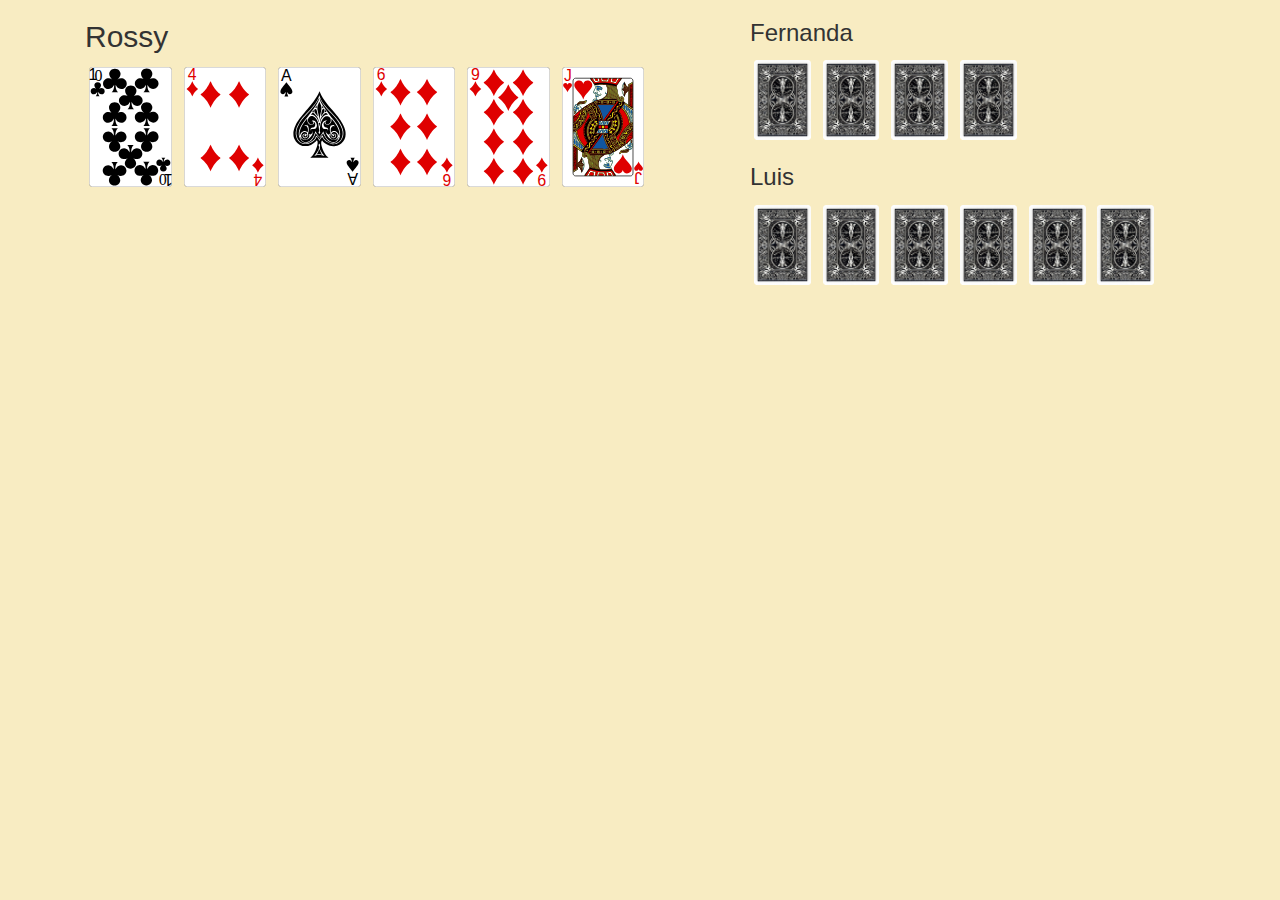
==== Template/play.html @ 65c92ccd "Adding  deck of cards" ====
﻿<!DOCTYPE html>
<html lang="en">
<head>
    <meta charset="utf-8">
    <meta http-equiv="X-UA-Compatible" content="IE=edge">
    <meta name="viewport" content="width=device-width, initial-scale=1">
    <meta name="description" content="">
    <meta name="author" content="">
    <title>Esquina de Reyes</title>
    <!-- Bootstrap Core CSS -->
    <link href="css/bootstrap.min.css" rel="stylesheet">
    <!-- Custom CSS -->
    <style>
        .playerCard {
            height: 120px;
            margin: 4px;
        }

        .oponentCard {
            height: 80px;
            margin: 4px;
        }

        .card:hover {
        }
    </style>
    <!-- HTML5 Shim and Respond.js IE8 support of HTML5 elements and media queries -->
    <!-- WARNING: Respond.js doesn't work if you view the page via file:// -->
    <!--[if lt IE 9]>
        <script src="https://oss.maxcdn.com/libs/html5shiv/3.7.0/html5shiv.js"></script>
        <script src="https://oss.maxcdn.com/libs/respond.js/1.4.2/respond.min.js"></script>
    <![endif]-->

</head>
<body style="background:#F8ECC2">

    <div class="container">
        <div class="col-lg-7">
            <h2>Rossy</h2>
            <img class="playerCard" src="cards/10C.svg" />
            <img class="playerCard" src="cards/4D.svg" />
            <img class="playerCard" src="cards/AS.svg" />
            <img class="playerCard" src="cards/6D.svg" />
            <img class="playerCard" src="cards/9D.svg" />
            <img class="playerCard" src="cards/JH.svg" />
        </div>
        <div class="col-lg-5">
            <div>
                <h3>Fernanda</h3>
                <img class="oponentCard" src="img/card_back.png" />
                <img class="oponentCard" src="img/card_back.png" />
                <img class="oponentCard" src="img/card_back.png" />
                <img class="oponentCard" src="img/card_back.png" />
            </div>
            <div>
                <h3>Luis</h3>
                <img class="oponentCard" src="img/card_back.png" />
                <img class="oponentCard" src="img/card_back.png" />
                <img class="oponentCard" src="img/card_back.png" />
                <img class="oponentCard" src="img/card_back.png" />
                <img class="oponentCard" src="img/card_back.png" />
                <img class="oponentCard" src="img/card_back.png" />
            </div>

        </div>
    </div>
    <!-- /.container -->
    <!-- jQuery Version 1.11.1 -->
    <script src="js/jquery.js"></script>
    <!-- Bootstrap Core JavaScript -->
    <script src="js/bootstrap.min.js"></script>
</body>
</html>
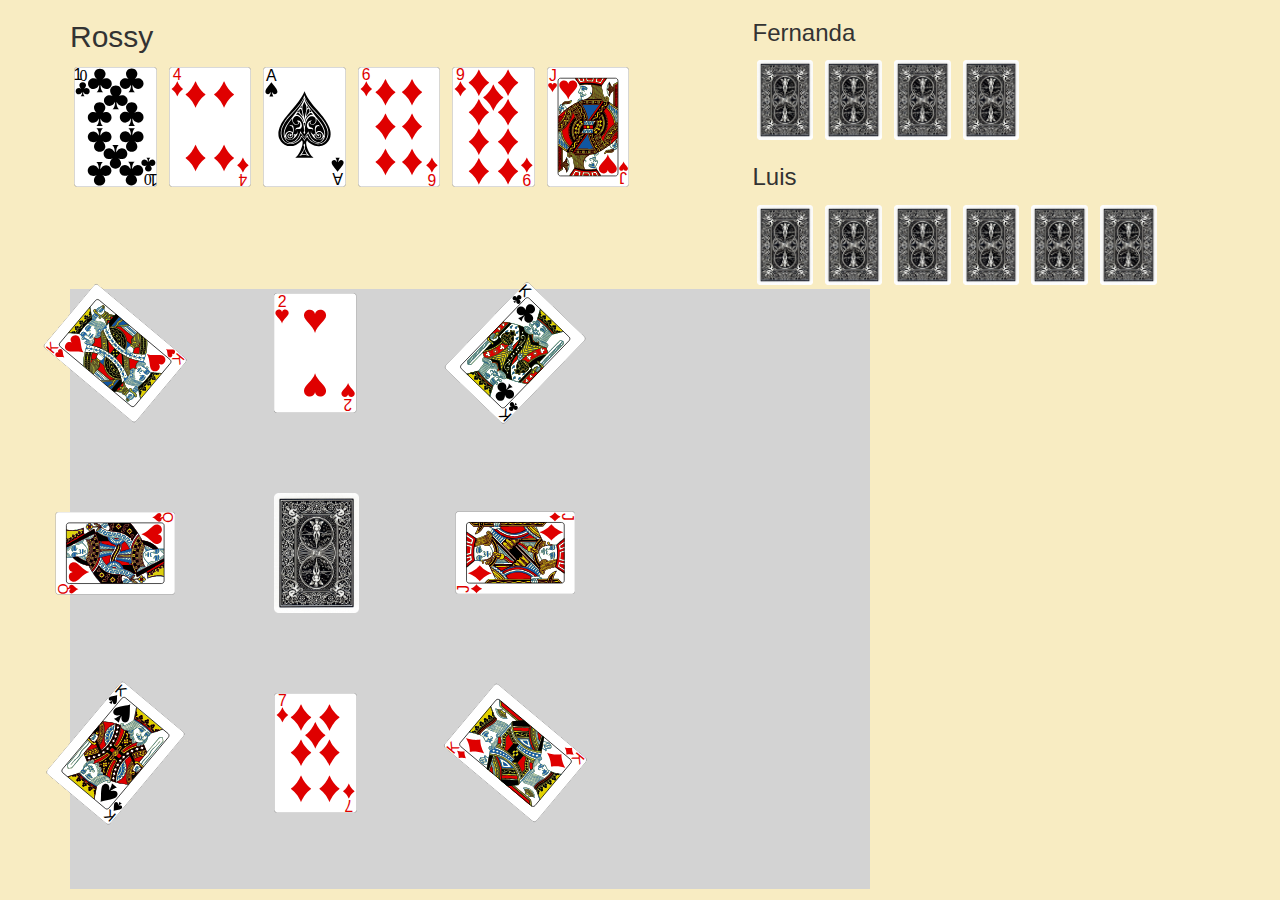
==== commit 2b7c1ef9: "Adding mock layout" ====
--- a/Template/play.html
+++ b/Template/play.html
@@ -21,7 +21,86 @@
             margin: 4px;
         }
 
-        .card:hover {
+        .deckCard {
+            height: 120px;
+            margin: 4px;
+        }
+
+        #NorthWest {
+            position: absolute;
+            left: 0px;
+            top: 0px;
+            -ms-transform: rotate(130deg); /* IE 9 */
+            -webkit-transform: rotate(130deg); /* Chrome, Safari, Opera */
+            transform: rotate(130deg);
+        }
+
+        #North {
+            position: absolute;
+            left: 200px;
+            top: 0px;
+            -ms-transform: rotate(180deg); /* IE 9 */
+            -webkit-transform: rotate(180deg); /* Chrome, Safari, Opera */
+            transform: rotate(180deg);
+        }
+
+        #NorthEast {
+            position: absolute;
+            left: 400px;
+            top: 0px;
+            transform: rotate(224deg);
+            -webkit-transform: rotate(224deg);
+            -moz-transform: rotate(224deg);
+            -o-transform: rotate(224deg);
+            -ms-transform: rotate(224deg);
+        }
+
+        #East {
+            position: absolute;
+            left: 0px;
+            top: 200px;
+            -ms-transform: rotate(90deg); /* IE 9 */
+            -webkit-transform: rotate(90deg); /* Chrome, Safari, Opera */
+            transform: rotate(90deg);
+        }
+
+        #Center {
+            position: absolute;
+            left: 200px;
+            top: 200px;
+        }
+
+        #West {
+            position: absolute;
+            left: 400px;
+            top: 200px;
+            -ms-transform: rotate(270deg); /* IE 9 */
+            -webkit-transform: rotate(270deg); /* Chrome, Safari, Opera */
+            transform: rotate(270deg);
+        }
+
+        #SouthEast {
+            position: absolute;
+            left: 400px;
+            top: 400px;
+            -ms-transform: rotate(310deg); /* IE 9 */
+            -webkit-transform: rotate(310deg); /* Chrome, Safari, Opera */
+            transform: rotate(310deg);
+        }
+
+        #South {
+            position: absolute;
+            left: 200px;
+            top: 400px;
+        }
+
+        #SouthWest {
+            position: absolute;
+            left: 0px;
+            top: 400px;
+            -ms-transform: rotate(40deg); /* IE 9 */
+            -webkit-transform: rotate(40deg); /* Chrome, Safari, Opera */
+            transform: rotate(40deg);
         }
     </style>
     <!-- HTML5 Shim and Respond.js IE8 support of HTML5 elements and media queries -->
@@ -35,33 +114,85 @@
 <body style="background:#F8ECC2">
 
     <div class="container">
-        <div class="col-lg-7">
-            <h2>Rossy</h2>
-            <img class="playerCard" src="cards/10C.svg" />
-            <img class="playerCard" src="cards/4D.svg" />
-            <img class="playerCard" src="cards/AS.svg" />
-            <img class="playerCard" src="cards/6D.svg" />
-            <img class="playerCard" src="cards/9D.svg" />
-            <img class="playerCard" src="cards/JH.svg" />
+        <div class="row">
+            <div class="col-lg-7">
+                <h2>Rossy</h2>
+                <img class="playerCard" src="cards/10C.svg" />
+                <img class="playerCard" src="cards/4D.svg" />
+                <img class="playerCard" src="cards/AS.svg" />
+                <img class="playerCard" src="cards/6D.svg" />
+                <img class="playerCard" src="cards/9D.svg" />
+                <img class="playerCard" src="cards/JH.svg" />
+            </div>
+            <div class="col-lg-5">
+                <div>
+                    <h3>Fernanda</h3>
+                    <img class="oponentCard" src="img/card_back.png" />
+                    <img class="oponentCard" src="img/card_back.png" />
+                    <img class="oponentCard" src="img/card_back.png" />
+                    <img class="oponentCard" src="img/card_back.png" />
+                </div>
+                <div>
+                    <h3>Luis</h3>
+                    <img class="oponentCard" src="img/card_back.png" />
+                    <img class="oponentCard" src="img/card_back.png" />
+                    <img class="oponentCard" src="img/card_back.png" />
+                    <img class="oponentCard" src="img/card_back.png" />
+                    <img class="oponentCard" src="img/card_back.png" />
+                    <img class="oponentCard" src="img/card_back.png" />
+                </div>
+            </div>
         </div>
-        <div class="col-lg-5">
-            <div>
-                <h3>Fernanda</h3>
-                <img class="oponentCard" src="img/card_back.png" />
-                <img class="oponentCard" src="img/card_back.png" />
-                <img class="oponentCard" src="img/card_back.png" />
-                <img class="oponentCard" src="img/card_back.png" />
+        <div class="row">
+            <div class="col-lg-12">
+                <div style="background:lightgrey;position:absolute;width:800px;height:600px;">
+
+                    <!-- Center -->
+                    <div id="Center">
+                        <img class="deckCard" src="img/card_back.png" />
+                    </div>
+
+                    <!-- North-West  -->
+                    <div id="NorthWest">
+                        <img class="deckCard" src="cards/KH.svg" />
+                    </div>
+
+                    <!-- North -->
+                    <div id="North" class="north">
+                        <img class="deckCard" src="cards/2H.svg"" />
+                    </div>
+
+                    <!-- North-East  -->
+                    <div id="NorthEast">
+                        <img class="deckCard" src="cards/KC.svg" />
+                    </div>
+
+                    <!-- East  -->
+                    <div id="East">
+                        <img class="deckCard" src="cards/QH.svg" />
+                    </div>
+
+                    <!-- South-East  -->
+                    <div id="SouthEast">
+                        <img class="deckCard" src="cards/KD.svg" />
+                    </div>
+
+                    <!-- South  -->
+                    <div id="South">
+                        <img class="deckCard" src="cards/7D.svg" />
+                    </div>
+
+                    <!-- South-West  -->
+                    <div id="SouthWest">
+                        <img class="deckCard" src="cards/KS.svg" />
+                    </div>
+
+                    <!-- West  -->
+                    <div id="West">
+                        <img class="deckCard" src="cards/JD.svg" />
+                    </div>
+                </div>
             </div>
-            <div>
-                <h3>Luis</h3>
-                <img class="oponentCard" src="img/card_back.png" />
-                <img class="oponentCard" src="img/card_back.png" />
-                <img class="oponentCard" src="img/card_back.png" />
-                <img class="oponentCard" src="img/card_back.png" />
-                <img class="oponentCard" src="img/card_back.png" />
-                <img class="oponentCard" src="img/card_back.png" />
-            </div>
-
         </div>
     </div>
     <!-- /.container -->
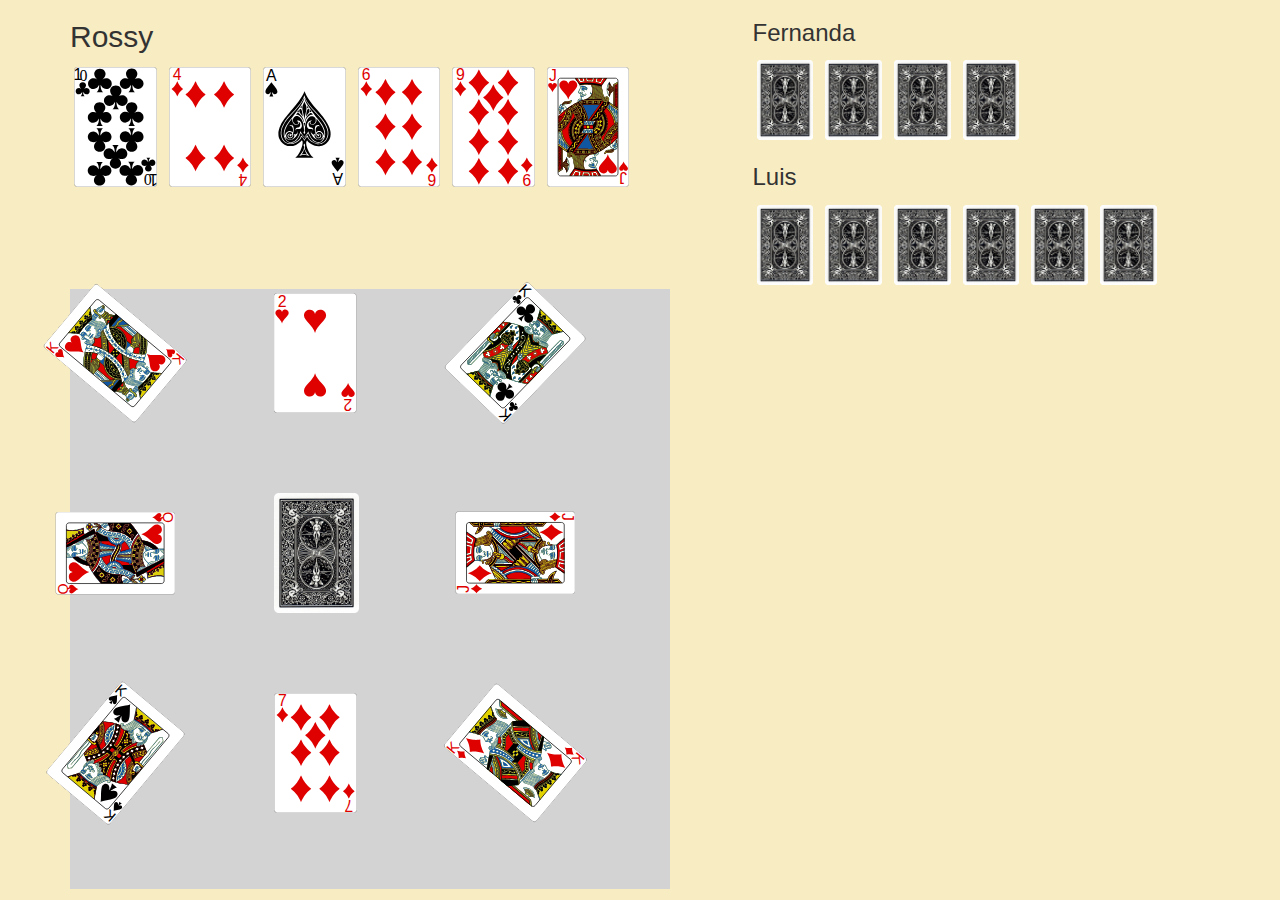
==== commit 829ac4f2: "Placing rotated cards" ====
--- a/Template/play.html
+++ b/Template/play.html
@@ -145,7 +145,7 @@
         </div>
         <div class="row">
             <div class="col-lg-12">
-                <div style="background:lightgrey;position:absolute;width:800px;height:600px;">
+                <div style="background:lightgrey;position:absolute;width:600px;height:600px;">
 
                     <!-- Center -->
                     <div id="Center">
